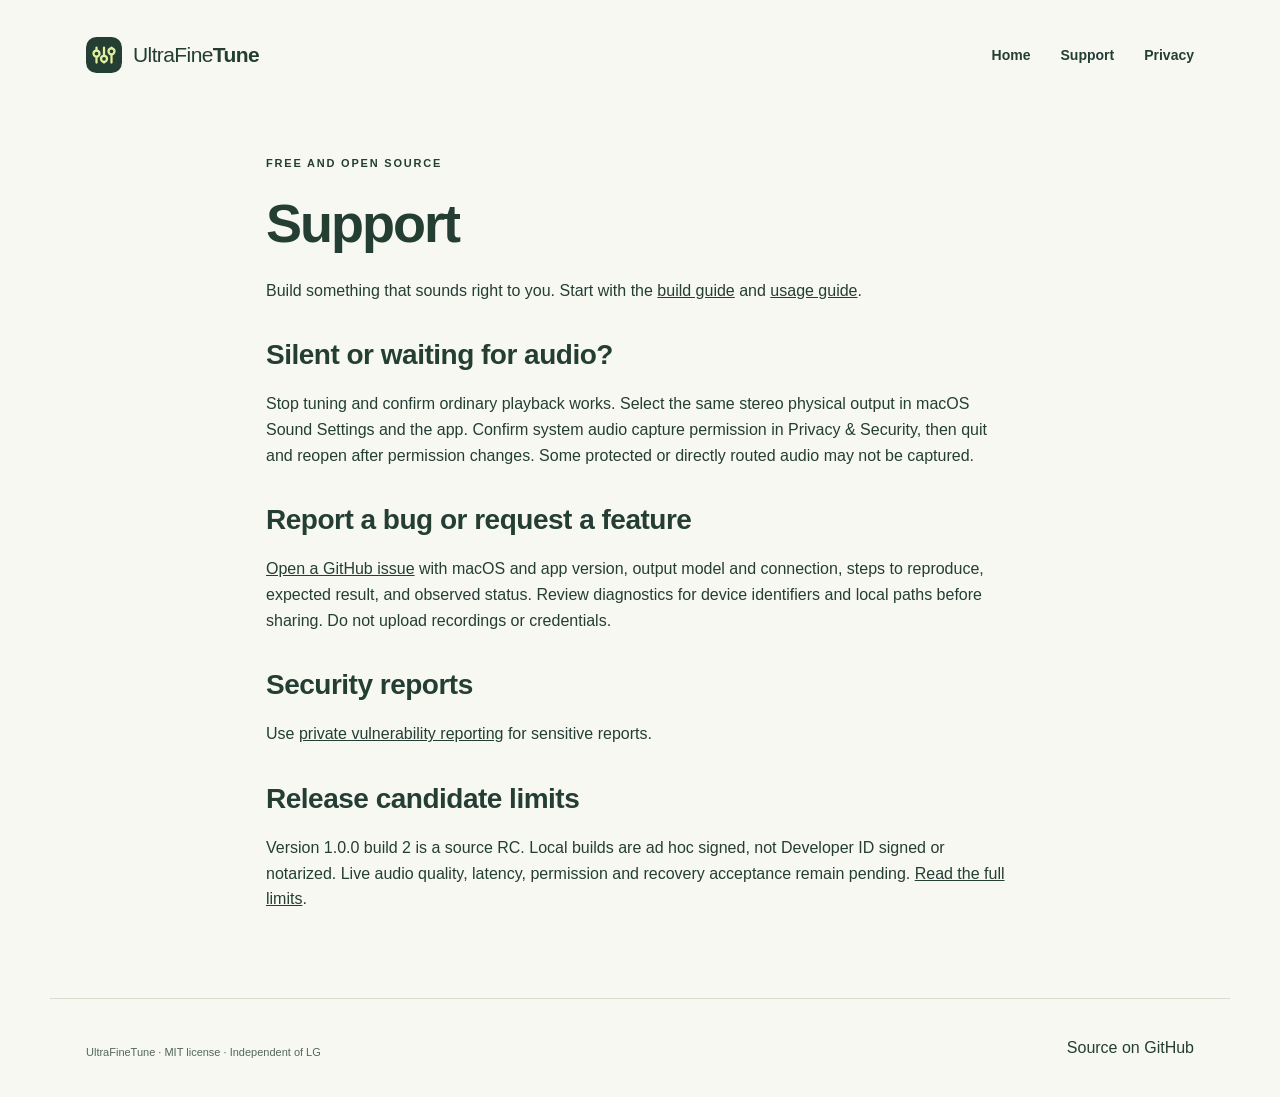
==== docs/support.html @ 28b04cf7 "Publish UltraFineTune branding, MIT source and support website" ====
<!doctype html><html lang="en"><head><meta charset="utf-8"><meta name="viewport" content="width=device-width,initial-scale=1"><title>Support · UltraFineTune</title><link rel="icon" href="assets/mark.svg"><link rel="stylesheet" href="assets/site.css"></head><body><a class="skip" href="#main">Skip to content</a><header class="header wrap"><a class="brand" href="index.html"><img src="assets/mark.svg" width="36" height="36" alt=""><span>UltraFine<b>Tune</b></span></a><nav aria-label="Main navigation"><a href="index.html">Home</a><a href="support.html">Support</a><a href="privacy.html">Privacy</a></nav></header><main id="main" class="wrap page-copy"><p class="eyebrow">FREE AND OPEN SOURCE</p><h1>Support</h1><p>Build something that sounds right to you. Start with the <a href="https://github.com/fcw1987/UltraFineTune/blob/main/docs/BUILD.md">build guide</a> and <a href="https://github.com/fcw1987/UltraFineTune/blob/main/docs/USAGE.md">usage guide</a>.</p><h2>Silent or waiting for audio?</h2><p>Stop tuning and confirm ordinary playback works. Select the same stereo physical output in macOS Sound Settings and the app. Confirm system audio capture permission in Privacy &amp; Security, then quit and reopen after permission changes. Some protected or directly routed audio may not be captured.</p><h2>Report a bug or request a feature</h2><p><a href="https://github.com/fcw1987/UltraFineTune/issues">Open a GitHub issue</a> with macOS and app version, output model and connection, steps to reproduce, expected result, and observed status. Review diagnostics for device identifiers and local paths before sharing. Do not upload recordings or credentials.</p><h2>Security reports</h2><p>Use <a href="https://github.com/fcw1987/UltraFineTune/security/advisories/new">private vulnerability reporting</a> for sensitive reports.</p><h2>Release candidate limits</h2><p>Version 1.0.0 build 2 is a source RC. Local builds are ad hoc signed, not Developer ID signed or notarized. Live audio quality, latency, permission and recovery acceptance remain pending. <a href="https://github.com/fcw1987/UltraFineTune/blob/main/docs/KNOWN_LIMITS.md">Read the full limits</a>.</p></main><footer class="footer wrap"><p>UltraFineTune · MIT license · Independent of LG</p><a href="https://github.com/fcw1987/UltraFineTune">Source on GitHub</a></footer></body></html>
---- docs/assets/site.css ----
:root{--paper:#f7f8f2;--ink:#243e34;--muted:#52675c;--line:#d4dccb;--lime:#e1f09e;--soft:#edf0e5;--white:#fff;--radius:22px}*{box-sizing:border-box}html{scroll-behavior:smooth;scroll-padding-top:28px}body{margin:0;background:var(--paper);color:var(--ink);font-family:-apple-system,BlinkMacSystemFont,"Segoe UI",sans-serif;font-size:16px;line-height:1.6}a{color:inherit;text-decoration:none}a:hover{text-decoration:underline;text-underline-offset:5px}a:focus-visible,summary:focus-visible{outline:3px solid #687f27;outline-offset:6px;border-radius:3px}img{display:block}p,h1,h2,h3{margin-top:0}.wrap{max-width:1180px;margin:0 auto;padding:0 36px}.header{min-height:110px;display:flex;align-items:center;justify-content:space-between;gap:24px}.brand{display:inline-flex;gap:11px;align-items:center;font-size:21px;font-weight:450;letter-spacing:-.6px}.brand b{font-weight:750}.header nav{display:flex;gap:30px;font-size:14px;font-weight:650}.hero{display:grid;grid-template-columns:1.05fr 1fr;gap:55px;padding-top:65px;padding-bottom:76px;align-items:center}.eyebrow{font-size:11px;font-weight:750;letter-spacing:1.8px;margin-bottom:23px}.dot{display:inline-block;width:7px;height:7px;background:#6f8841;border-radius:50%;margin-right:9px}h1{font-size:clamp(64px,6.7vw,88px);line-height:1.02;font-weight:600;letter-spacing:-5.5px;margin-bottom:27px}h1 em{font-family:Georgia,"Times New Roman",serif;font-weight:400}h2{font-size:clamp(32px,3.4vw,45px);line-height:1.15;font-weight:600;letter-spacing:-1.8px;margin-bottom:20px}h3{font-size:22px;line-height:1.25;letter-spacing:-.5px;margin-bottom:14px}.lede{font-size:18px;color:var(--muted);max-width:460px;line-height:1.65}.actions{display:flex;gap:23px;align-items:center;margin-top:32px;flex-wrap:wrap}.button{display:inline-flex;align-items:center;gap:21px;background:var(--ink);color:var(--paper);padding:15px 21px;border-radius:9px;font-size:14px;font-weight:650}.text-link{display:inline-block;font-size:14px;font-weight:650;line-height:1.5}.text-link span{margin-left:8px}.micro{font-size:12px;color:var(--muted);margin-top:22px;line-height:1.65}.tone-art{border:1px solid #c6d0b9;border-radius:var(--radius);background:linear-gradient(135deg,#e6edda,#eff2e7);box-shadow:0 18px 45px #243e3409;position:relative;overflow:hidden}.art-top{display:flex;align-items:center;gap:6px;font-size:8px;letter-spacing:.9px;font-weight:700;padding:25px 25px 0}.art-top>span:last-child{margin-left:auto;color:var(--muted)}.art-dot{width:6px;height:6px;background:#708448;border-radius:50%}.wave{height:208px;display:flex;gap:6px;align-items:center;justify-content:center;padding:30px 35px}.wave i{width:6px;min-width:3px;border-radius:10px;background:var(--ink);height:var(--height,35px);opacity:.88}.wave i:nth-child(3n){height:80px}.wave i:nth-child(4n){height:125px}.wave i:nth-child(5n){height:160px}.wave i:nth-child(6n){height:55px}.wave i:nth-child(7n){height:110px}.wave i:first-child,.wave i:last-child{height:15px;opacity:.35}.art-bands{display:grid;grid-template-columns:repeat(3,1fr);border-top:1px solid #c8d4b9;border-bottom:1px solid #c8d4b9;margin:0 25px;padding:21px 0}.art-bands>div+div{border-left:1px solid #c8d4b9;padding-left:20px}.art-bands span{font-size:9px;color:var(--muted);display:block;margin-bottom:11px}.art-bands strong{font-size:24px;font-weight:550;letter-spacing:-1px;display:block}.art-bands small{font-size:10px;color:var(--muted)}.art-bottom{padding:19px 25px;display:flex;justify-content:space-between;font-size:10px;font-weight:600}.art-caption{margin:0;padding:0 25px 18px;font-size:9px;color:var(--muted)}.release{display:flex;gap:22px;align-items:center;border-top:1px solid var(--line);border-bottom:1px solid var(--line);padding-top:24px;padding-bottom:24px}.status-tag{background:var(--lime);border:1px solid #c4d78b;border-radius:5px;padding:5px 9px;white-space:nowrap;font-size:9px;letter-spacing:1px;font-weight:800}.release p{margin:0;font-size:12px;color:var(--muted);flex:1;max-width:770px}.release strong{color:var(--ink)}.release>a{font-size:12px;white-space:nowrap;font-weight:650}.section{padding-top:85px;padding-bottom:80px}.section-head{max-width:630px;margin-bottom:34px}.section-head .eyebrow{margin-bottom:16px}.section-head>p:last-child{color:var(--muted)}.cards{display:grid;grid-template-columns:repeat(3,1fr);gap:18px}.card{background:#fffefa;border:1px solid var(--line);padding:29px 25px 24px;border-radius:15px}.number{font-size:10px;letter-spacing:1.2px;font-weight:650;color:var(--muted)}.card h3{font-size:30px;margin-top:27px;margin-bottom:14px}.card p{font-size:14px;color:var(--muted);min-height:67px;max-width:270px}.range{display:flex;justify-content:space-between;gap:12px;border-top:1px solid var(--line);padding-top:17px;font-size:10px;color:var(--muted)}.range b{color:var(--ink);font-size:11px}.control-notes{display:grid;grid-template-columns:1fr 1fr;gap:60px;margin-top:27px}.control-notes p{font-size:13px;color:var(--muted);margin:0}.control-notes strong{color:var(--ink)}.start-section{background:var(--ink);color:var(--paper);padding:72px 0}.start-grid{display:grid;grid-template-columns:1fr 1fr;gap:110px}.start-grid>div>p:not(.eyebrow){font-size:14px;color:#d2dccd}.start-grid h2{font-size:45px}.code{border:1px solid #6a7d68;background:#304b40;border-radius:10px;padding:17px 20px;margin-top:26px}.code span{display:block;letter-spacing:1px;font-size:9px;color:#c4d6b4;margin-bottom:10px}.code code{font:16px ui-monospace,SFMono-Regular,Consolas,monospace;color:var(--lime)}.start-grid .text-link{color:var(--lime)}.steps{list-style:none;padding:0;margin:0}.steps li{display:flex;gap:23px;padding:9px 0 26px}.steps li+li{padding-top:25px;border-top:1px solid #53685a}.steps li>span{flex:0 0 31px;height:31px;border:1px solid #889a76;border-radius:50%;display:grid;place-items:center;font-size:12px;color:var(--lime)}.steps h3{font-size:21px;margin-bottom:9px}.steps p{font-size:14px;color:#d2dccd;margin:0}.details-grid{display:grid;grid-template-columns:1fr 1fr;gap:90px}.details-grid p{font-size:15px;color:var(--muted)}.details-grid article{border-top:1px solid var(--line);padding-top:27px}.limits{background:var(--soft);border:1px solid var(--line);border-radius:var(--radius);padding:43px;display:grid;grid-template-columns:1fr 1fr;gap:65px;width:calc(100% - 72px);max-width:1108px}.limits p,.limits li{color:var(--muted);font-size:14px}.limits h2{font-size:34px}.limits .eyebrow{font-size:9px;margin-bottom:18px}.limits ul{padding-left:19px;margin:0 0 22px}.limits li{margin-bottom:12px}.faq{padding-bottom:85px}details{border-top:1px solid var(--line);padding:20px 0}details:last-child{border-bottom:1px solid var(--line)}summary{font-size:16px;font-weight:600;cursor:pointer;list-style-position:outside;margin-left:20px;padding-left:6px}details p{color:var(--muted);font-size:14px;max-width:820px;margin:16px 0 0 26px}.footer{display:flex;flex-wrap:wrap;align-items:center;gap:25px;justify-content:space-between;border-top:1px solid var(--line);padding-top:35px;padding-bottom:35px}.footer .brand{font-size:18px}.footer p{font-size:11px;color:var(--muted);margin:10px 0 0}.footer-links{display:flex;gap:22px;font-size:12px;font-weight:650}.footer .legal{flex-basis:100%;font-size:10px;margin-top:5px}.skip{position:fixed;top:12px;left:12px;z-index:10;background:var(--ink);color:white;padding:10px 15px;border-radius:5px;transform:translateY(-150%)}.skip:focus{transform:none}@media(max-width:900px){.hero{gap:28px;grid-template-columns:1fr 1fr}.hero .actions{gap:17px}h1{font-size:64px;letter-spacing:-4px}.lede{font-size:16px}.art-top{font-size:7px;padding:21px 18px 0}.art-top>span:last-child{display:none}.art-bands{margin:0 18px}.art-bands>div+div{padding-left:12px}.art-bands strong{font-size:22px}.art-bands small{font-size:8px}.wave{gap:5px;padding:25px 22px}.start-grid{gap:50px}.details-grid{gap:45px}.limits{gap:35px}.release{gap:15px}.control-notes{gap:35px}}@media(max-width:680px){.wrap{padding-left:22px;padding-right:22px}.header{min-height:88px;gap:16px;flex-wrap:wrap;padding-top:19px;padding-bottom:15px}.brand{font-size:19px}.header nav{gap:19px;font-size:12px}.hero{grid-template-columns:1fr;padding-top:36px;padding-bottom:38px;gap:31px}h1{font-size:69px;letter-spacing:-4.5px}.hero-copy{max-width:500px}.lede{font-size:17px}.actions{margin-top:26px}.tone-art{max-width:490px;width:100%}.wave{height:190px;gap:7px}.art-top{font-size:8px}.art-top>span:last-child{display:block}.art-bands strong{font-size:26px}.art-bands small{font-size:10px}.release{flex-wrap:wrap;padding-top:20px;padding-bottom:20px}.release p{flex-basis:calc(100% - 95px)}.release>a{margin-left:88px}.section{padding-top:53px;padding-bottom:48px}.cards{grid-template-columns:1fr;gap:13px}.card{padding:24px}.card h3{margin-top:17px}.card p{min-height:0;max-width:100%}.control-notes,.start-grid,.details-grid,.limits{grid-template-columns:1fr;gap:27px}.control-notes{gap:17px}.start-section{padding:48px 0}.start-grid h2{font-size:40px}.steps{margin-top:12px}.details-grid{gap:30px}.limits{width:calc(100% - 44px);padding:27px;gap:17px}.limits h2{font-size:32px}.limits p{margin-bottom:0}.faq{padding-bottom:50px}.footer{padding-top:27px;padding-bottom:27px;gap:23px}.footer-links{gap:23px;flex-wrap:wrap}.footer .legal{margin:0}.header nav a{padding:4px 0}summary{font-size:15px}}@media(prefers-reduced-motion:reduce){html{scroll-behavior:auto}}@media print{body{background:white;color:black}.header nav,.actions,.skip,.tone-art{display:none}.hero,.start-grid,.details-grid,.limits{display:block}.hero,.section{padding-top:25px;padding-bottom:25px}.start-section{background:white;color:black}.start-grid>div>p:not(.eyebrow),.steps p{color:#333}.wrap{max-width:none;padding-left:0;padding-right:0}.limits{width:100%;border:0;padding:0}.cards{gap:10px}.card{break-inside:avoid}.code{background:#eee}.code code{color:black}.code span{color:#333}details p{display:block}a{text-decoration:underline}}

.app-demo{text-align:center}.app-demo img{max-width:100%;height:auto;margin:24px auto;border-radius:12px;box-shadow:0 20px 60px #243e3422}.page-copy{max-width:820px;padding-top:45px;padding-bottom:70px}.page-copy h1{font-size:54px;letter-spacing:-2px}.page-copy h2{font-size:28px;letter-spacing:-.5px;margin-top:36px}.page-copy a{text-decoration:underline}.page-copy code{overflow-wrap:anywhere}
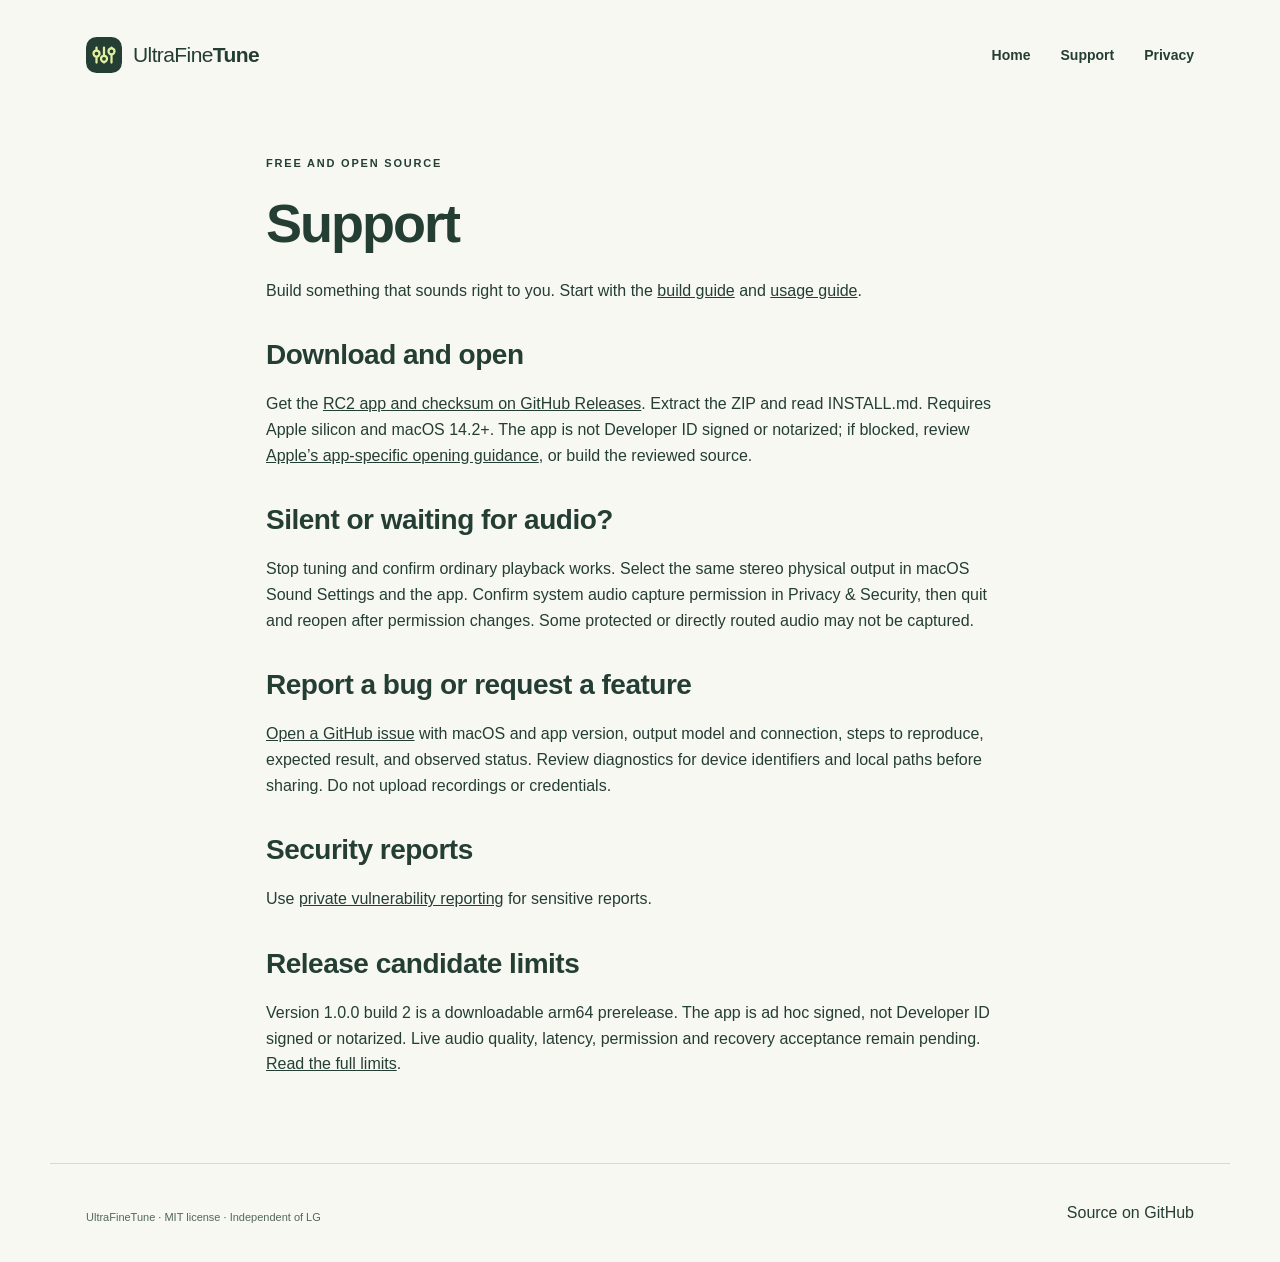
==== commit ae53fa91: "Link verified RC2 download and preserve branch-based Pages setting" ====
--- a/docs/support.html
+++ b/docs/support.html
@@ -1 +1 @@
-<!doctype html><html lang="en"><head><meta charset="utf-8"><meta name="viewport" content="width=device-width,initial-scale=1"><title>Support · UltraFineTune</title><link rel="icon" href="assets/mark.svg"><link rel="stylesheet" href="assets/site.css"></head><body><a class="skip" href="#main">Skip to content</a><header class="header wrap"><a class="brand" href="index.html"><img src="assets/mark.svg" width="36" height="36" alt=""><span>UltraFine<b>Tune</b></span></a><nav aria-label="Main navigation"><a href="index.html">Home</a><a href="support.html">Support</a><a href="privacy.html">Privacy</a></nav></header><main id="main" class="wrap page-copy"><p class="eyebrow">FREE AND OPEN SOURCE</p><h1>Support</h1><p>Build something that sounds right to you. Start with the <a href="https://github.com/fcw1987/UltraFineTune/blob/main/docs/BUILD.md">build guide</a> and <a href="https://github.com/fcw1987/UltraFineTune/blob/main/docs/USAGE.md">usage guide</a>.</p><h2>Silent or waiting for audio?</h2><p>Stop tuning and confirm ordinary playback works. Select the same stereo physical output in macOS Sound Settings and the app. Confirm system audio capture permission in Privacy &amp; Security, then quit and reopen after permission changes. Some protected or directly routed audio may not be captured.</p><h2>Report a bug or request a feature</h2><p><a href="https://github.com/fcw1987/UltraFineTune/issues">Open a GitHub issue</a> with macOS and app version, output model and connection, steps to reproduce, expected result, and observed status. Review diagnostics for device identifiers and local paths before sharing. Do not upload recordings or credentials.</p><h2>Security reports</h2><p>Use <a href="https://github.com/fcw1987/UltraFineTune/security/advisories/new">private vulnerability reporting</a> for sensitive reports.</p><h2>Release candidate limits</h2><p>Version 1.0.0 build 2 is a source RC. Local builds are ad hoc signed, not Developer ID signed or notarized. Live audio quality, latency, permission and recovery acceptance remain pending. <a href="https://github.com/fcw1987/UltraFineTune/blob/main/docs/KNOWN_LIMITS.md">Read the full limits</a>.</p></main><footer class="footer wrap"><p>UltraFineTune · MIT license · Independent of LG</p><a href="https://github.com/fcw1987/UltraFineTune">Source on GitHub</a></footer></body></html>+<!doctype html><html lang="en"><head><meta charset="utf-8"><meta name="viewport" content="width=device-width,initial-scale=1"><title>Support · UltraFineTune</title><link rel="icon" href="assets/mark.svg"><link rel="stylesheet" href="assets/site.css"></head><body><a class="skip" href="#main">Skip to content</a><header class="header wrap"><a class="brand" href="index.html"><img src="assets/mark.svg" width="36" height="36" alt=""><span>UltraFine<b>Tune</b></span></a><nav aria-label="Main navigation"><a href="index.html">Home</a><a href="support.html">Support</a><a href="privacy.html">Privacy</a></nav></header><main id="main" class="wrap page-copy"><p class="eyebrow">FREE AND OPEN SOURCE</p><h1>Support</h1><p>Build something that sounds right to you. Start with the <a href="https://github.com/fcw1987/UltraFineTune/blob/main/docs/BUILD.md">build guide</a> and <a href="https://github.com/fcw1987/UltraFineTune/blob/main/docs/USAGE.md">usage guide</a>.</p><h2>Download and open</h2><p>Get the <a href="https://github.com/fcw1987/UltraFineTune/releases/tag/v1.0.0-rc2">RC2 app and checksum on GitHub Releases</a>. Extract the ZIP and read INSTALL.md. Requires Apple silicon and macOS 14.2+. The app is not Developer ID signed or notarized; if blocked, review <a href="https://support.apple.com/en-us/102445">Apple’s app-specific opening guidance</a>, or build the reviewed source.</p><h2>Silent or waiting for audio?</h2><p>Stop tuning and confirm ordinary playback works. Select the same stereo physical output in macOS Sound Settings and the app. Confirm system audio capture permission in Privacy &amp; Security, then quit and reopen after permission changes. Some protected or directly routed audio may not be captured.</p><h2>Report a bug or request a feature</h2><p><a href="https://github.com/fcw1987/UltraFineTune/issues">Open a GitHub issue</a> with macOS and app version, output model and connection, steps to reproduce, expected result, and observed status. Review diagnostics for device identifiers and local paths before sharing. Do not upload recordings or credentials.</p><h2>Security reports</h2><p>Use <a href="https://github.com/fcw1987/UltraFineTune/security/advisories/new">private vulnerability reporting</a> for sensitive reports.</p><h2>Release candidate limits</h2><p>Version 1.0.0 build 2 is a downloadable arm64 prerelease. The app is ad hoc signed, not Developer ID signed or notarized. Live audio quality, latency, permission and recovery acceptance remain pending. <a href="https://github.com/fcw1987/UltraFineTune/blob/main/docs/KNOWN_LIMITS.md">Read the full limits</a>.</p></main><footer class="footer wrap"><p>UltraFineTune · MIT license · Independent of LG</p><a href="https://github.com/fcw1987/UltraFineTune">Source on GitHub</a></footer></body></html>
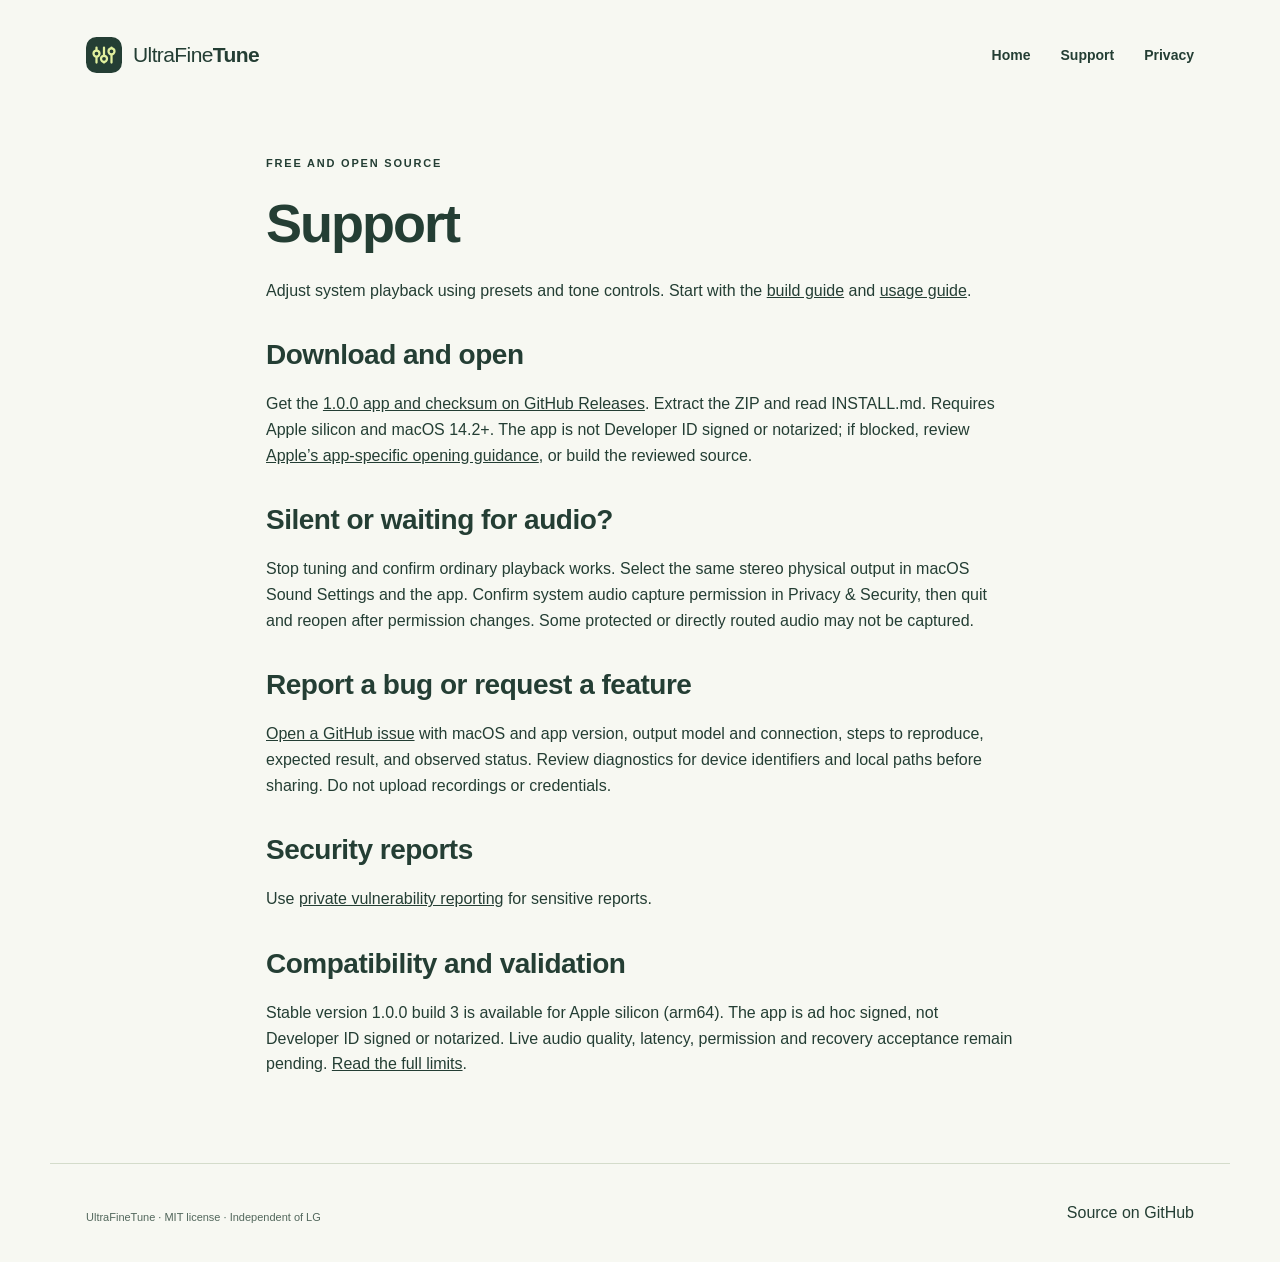
==== commit e351b8eb: "Release stable 1.0.0 build 3 with clear product and distribution copy" ====
--- a/docs/support.html
+++ b/docs/support.html
@@ -1 +1 @@
-<!doctype html><html lang="en"><head><meta charset="utf-8"><meta name="viewport" content="width=device-width,initial-scale=1"><title>Support · UltraFineTune</title><link rel="icon" href="assets/mark.svg"><link rel="stylesheet" href="assets/site.css"></head><body><a class="skip" href="#main">Skip to content</a><header class="header wrap"><a class="brand" href="index.html"><img src="assets/mark.svg" width="36" height="36" alt=""><span>UltraFine<b>Tune</b></span></a><nav aria-label="Main navigation"><a href="index.html">Home</a><a href="support.html">Support</a><a href="privacy.html">Privacy</a></nav></header><main id="main" class="wrap page-copy"><p class="eyebrow">FREE AND OPEN SOURCE</p><h1>Support</h1><p>Build something that sounds right to you. Start with the <a href="https://github.com/fcw1987/UltraFineTune/blob/main/docs/BUILD.md">build guide</a> and <a href="https://github.com/fcw1987/UltraFineTune/blob/main/docs/USAGE.md">usage guide</a>.</p><h2>Download and open</h2><p>Get the <a href="https://github.com/fcw1987/UltraFineTune/releases/tag/v1.0.0-rc2">RC2 app and checksum on GitHub Releases</a>. Extract the ZIP and read INSTALL.md. Requires Apple silicon and macOS 14.2+. The app is not Developer ID signed or notarized; if blocked, review <a href="https://support.apple.com/en-us/102445">Apple’s app-specific opening guidance</a>, or build the reviewed source.</p><h2>Silent or waiting for audio?</h2><p>Stop tuning and confirm ordinary playback works. Select the same stereo physical output in macOS Sound Settings and the app. Confirm system audio capture permission in Privacy &amp; Security, then quit and reopen after permission changes. Some protected or directly routed audio may not be captured.</p><h2>Report a bug or request a feature</h2><p><a href="https://github.com/fcw1987/UltraFineTune/issues">Open a GitHub issue</a> with macOS and app version, output model and connection, steps to reproduce, expected result, and observed status. Review diagnostics for device identifiers and local paths before sharing. Do not upload recordings or credentials.</p><h2>Security reports</h2><p>Use <a href="https://github.com/fcw1987/UltraFineTune/security/advisories/new">private vulnerability reporting</a> for sensitive reports.</p><h2>Release candidate limits</h2><p>Version 1.0.0 build 2 is a downloadable arm64 prerelease. The app is ad hoc signed, not Developer ID signed or notarized. Live audio quality, latency, permission and recovery acceptance remain pending. <a href="https://github.com/fcw1987/UltraFineTune/blob/main/docs/KNOWN_LIMITS.md">Read the full limits</a>.</p></main><footer class="footer wrap"><p>UltraFineTune · MIT license · Independent of LG</p><a href="https://github.com/fcw1987/UltraFineTune">Source on GitHub</a></footer></body></html>+<!doctype html><html lang="en"><head><meta charset="utf-8"><meta name="viewport" content="width=device-width,initial-scale=1"><title>Support · UltraFineTune</title><link rel="icon" href="assets/mark.svg"><link rel="stylesheet" href="assets/site.css"></head><body><a class="skip" href="#main">Skip to content</a><header class="header wrap"><a class="brand" href="index.html"><img src="assets/mark.svg" width="36" height="36" alt=""><span>UltraFine<b>Tune</b></span></a><nav aria-label="Main navigation"><a href="index.html">Home</a><a href="support.html">Support</a><a href="privacy.html">Privacy</a></nav></header><main id="main" class="wrap page-copy"><p class="eyebrow">FREE AND OPEN SOURCE</p><h1>Support</h1><p>Adjust system playback using presets and tone controls. Start with the <a href="https://github.com/fcw1987/UltraFineTune/blob/main/docs/BUILD.md">build guide</a> and <a href="https://github.com/fcw1987/UltraFineTune/blob/main/docs/USAGE.md">usage guide</a>.</p><h2>Download and open</h2><p>Get the <a href="https://github.com/fcw1987/UltraFineTune/releases/tag/v1.0.0">1.0.0 app and checksum on GitHub Releases</a>. Extract the ZIP and read INSTALL.md. Requires Apple silicon and macOS 14.2+. The app is not Developer ID signed or notarized; if blocked, review <a href="https://support.apple.com/en-us/102445">Apple’s app-specific opening guidance</a>, or build the reviewed source.</p><h2>Silent or waiting for audio?</h2><p>Stop tuning and confirm ordinary playback works. Select the same stereo physical output in macOS Sound Settings and the app. Confirm system audio capture permission in Privacy &amp; Security, then quit and reopen after permission changes. Some protected or directly routed audio may not be captured.</p><h2>Report a bug or request a feature</h2><p><a href="https://github.com/fcw1987/UltraFineTune/issues">Open a GitHub issue</a> with macOS and app version, output model and connection, steps to reproduce, expected result, and observed status. Review diagnostics for device identifiers and local paths before sharing. Do not upload recordings or credentials.</p><h2>Security reports</h2><p>Use <a href="https://github.com/fcw1987/UltraFineTune/security/advisories/new">private vulnerability reporting</a> for sensitive reports.</p><h2>Compatibility and validation</h2><p>Stable version 1.0.0 build 3 is available for Apple silicon (arm64). The app is ad hoc signed, not Developer ID signed or notarized. Live audio quality, latency, permission and recovery acceptance remain pending. <a href="https://github.com/fcw1987/UltraFineTune/blob/main/docs/KNOWN_LIMITS.md">Read the full limits</a>.</p></main><footer class="footer wrap"><p>UltraFineTune · MIT license · Independent of LG</p><a href="https://github.com/fcw1987/UltraFineTune">Source on GitHub</a></footer></body></html>
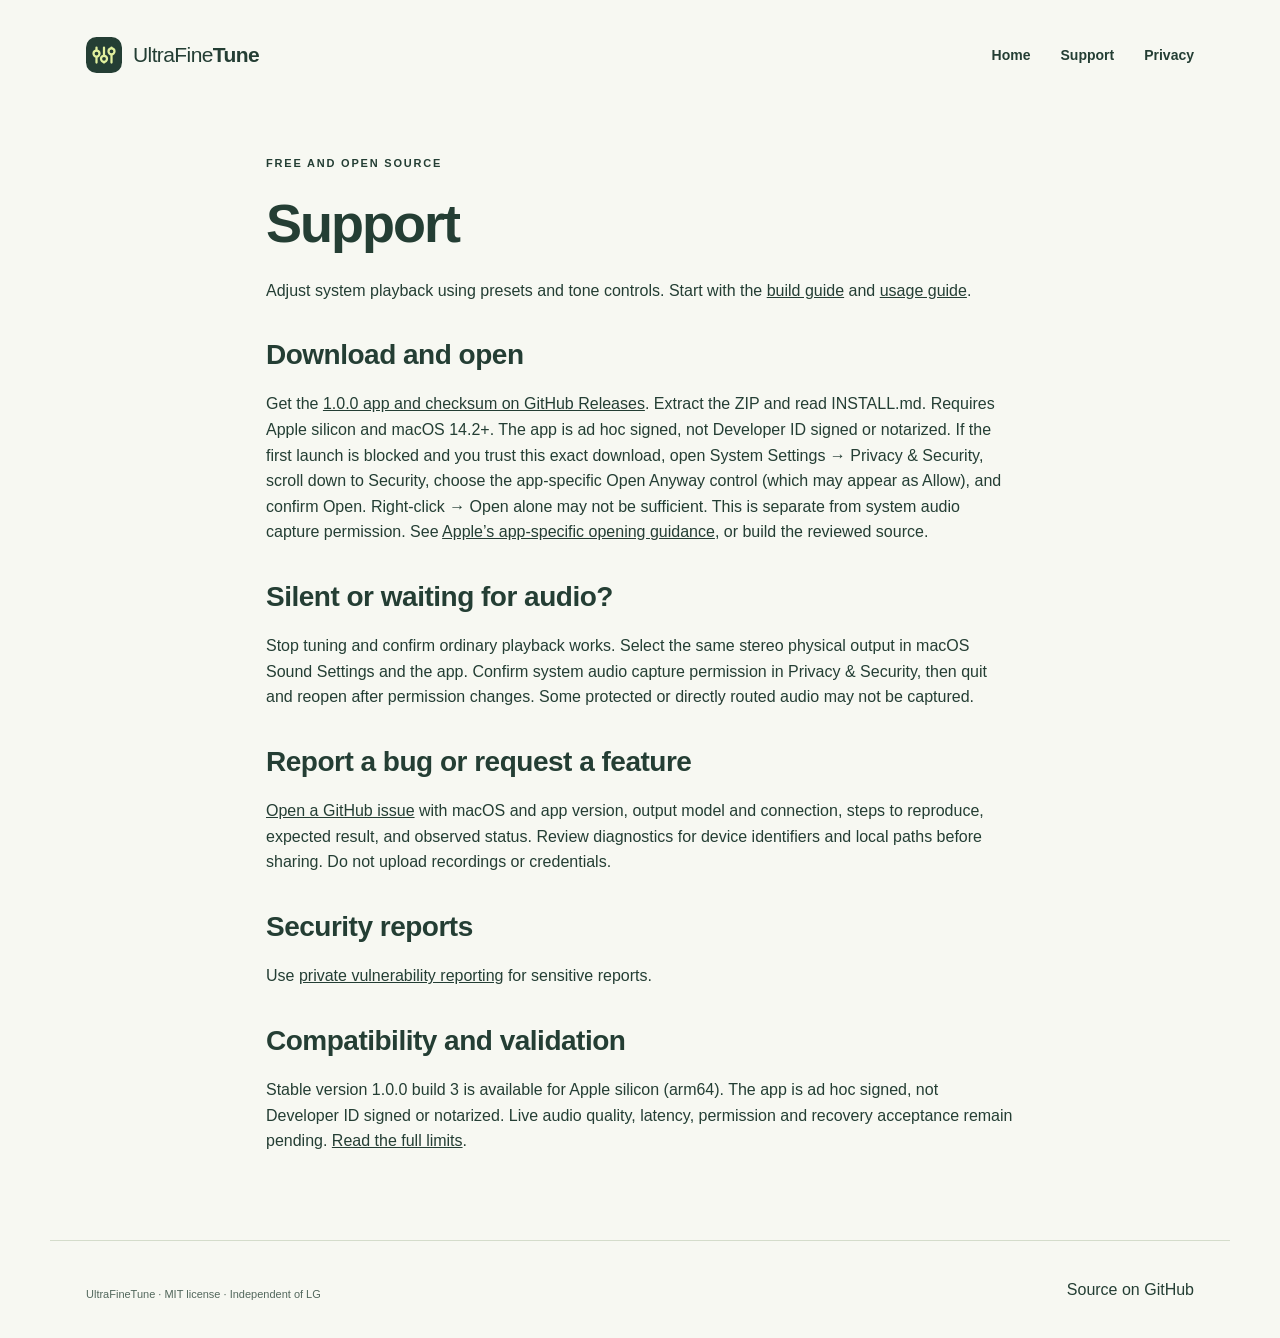
==== commit cfb0520f: "docs: clarify macOS first-open approval" ====
--- a/docs/support.html
+++ b/docs/support.html
@@ -1 +1 @@
-<!doctype html><html lang="en"><head><meta charset="utf-8"><meta name="viewport" content="width=device-width,initial-scale=1"><title>Support · UltraFineTune</title><link rel="icon" href="assets/mark.svg"><link rel="stylesheet" href="assets/site.css"></head><body><a class="skip" href="#main">Skip to content</a><header class="header wrap"><a class="brand" href="index.html"><img src="assets/mark.svg" width="36" height="36" alt=""><span>UltraFine<b>Tune</b></span></a><nav aria-label="Main navigation"><a href="index.html">Home</a><a href="support.html">Support</a><a href="privacy.html">Privacy</a></nav></header><main id="main" class="wrap page-copy"><p class="eyebrow">FREE AND OPEN SOURCE</p><h1>Support</h1><p>Adjust system playback using presets and tone controls. Start with the <a href="https://github.com/fcw1987/UltraFineTune/blob/main/docs/BUILD.md">build guide</a> and <a href="https://github.com/fcw1987/UltraFineTune/blob/main/docs/USAGE.md">usage guide</a>.</p><h2>Download and open</h2><p>Get the <a href="https://github.com/fcw1987/UltraFineTune/releases/tag/v1.0.0">1.0.0 app and checksum on GitHub Releases</a>. Extract the ZIP and read INSTALL.md. Requires Apple silicon and macOS 14.2+. The app is not Developer ID signed or notarized; if blocked, review <a href="https://support.apple.com/en-us/102445">Apple’s app-specific opening guidance</a>, or build the reviewed source.</p><h2>Silent or waiting for audio?</h2><p>Stop tuning and confirm ordinary playback works. Select the same stereo physical output in macOS Sound Settings and the app. Confirm system audio capture permission in Privacy &amp; Security, then quit and reopen after permission changes. Some protected or directly routed audio may not be captured.</p><h2>Report a bug or request a feature</h2><p><a href="https://github.com/fcw1987/UltraFineTune/issues">Open a GitHub issue</a> with macOS and app version, output model and connection, steps to reproduce, expected result, and observed status. Review diagnostics for device identifiers and local paths before sharing. Do not upload recordings or credentials.</p><h2>Security reports</h2><p>Use <a href="https://github.com/fcw1987/UltraFineTune/security/advisories/new">private vulnerability reporting</a> for sensitive reports.</p><h2>Compatibility and validation</h2><p>Stable version 1.0.0 build 3 is available for Apple silicon (arm64). The app is ad hoc signed, not Developer ID signed or notarized. Live audio quality, latency, permission and recovery acceptance remain pending. <a href="https://github.com/fcw1987/UltraFineTune/blob/main/docs/KNOWN_LIMITS.md">Read the full limits</a>.</p></main><footer class="footer wrap"><p>UltraFineTune · MIT license · Independent of LG</p><a href="https://github.com/fcw1987/UltraFineTune">Source on GitHub</a></footer></body></html>+<!doctype html><html lang="en"><head><meta charset="utf-8"><meta name="viewport" content="width=device-width,initial-scale=1"><title>Support · UltraFineTune</title><link rel="icon" href="assets/mark.svg"><link rel="stylesheet" href="assets/site.css"></head><body><a class="skip" href="#main">Skip to content</a><header class="header wrap"><a class="brand" href="index.html"><img src="assets/mark.svg" width="36" height="36" alt=""><span>UltraFine<b>Tune</b></span></a><nav aria-label="Main navigation"><a href="index.html">Home</a><a href="support.html">Support</a><a href="privacy.html">Privacy</a></nav></header><main id="main" class="wrap page-copy"><p class="eyebrow">FREE AND OPEN SOURCE</p><h1>Support</h1><p>Adjust system playback using presets and tone controls. Start with the <a href="https://github.com/fcw1987/UltraFineTune/blob/main/docs/BUILD.md">build guide</a> and <a href="https://github.com/fcw1987/UltraFineTune/blob/main/docs/USAGE.md">usage guide</a>.</p><h2>Download and open</h2><p>Get the <a href="https://github.com/fcw1987/UltraFineTune/releases/tag/v1.0.0">1.0.0 app and checksum on GitHub Releases</a>. Extract the ZIP and read INSTALL.md. Requires Apple silicon and macOS 14.2+. The app is ad hoc signed, not Developer ID signed or notarized. If the first launch is blocked and you trust this exact download, open System Settings → Privacy &amp; Security, scroll down to Security, choose the app-specific Open Anyway control (which may appear as Allow), and confirm Open. Right-click → Open alone may not be sufficient. This is separate from system audio capture permission. See <a href="https://support.apple.com/en-us/102445">Apple’s app-specific opening guidance</a>, or build the reviewed source.</p><h2>Silent or waiting for audio?</h2><p>Stop tuning and confirm ordinary playback works. Select the same stereo physical output in macOS Sound Settings and the app. Confirm system audio capture permission in Privacy &amp; Security, then quit and reopen after permission changes. Some protected or directly routed audio may not be captured.</p><h2>Report a bug or request a feature</h2><p><a href="https://github.com/fcw1987/UltraFineTune/issues">Open a GitHub issue</a> with macOS and app version, output model and connection, steps to reproduce, expected result, and observed status. Review diagnostics for device identifiers and local paths before sharing. Do not upload recordings or credentials.</p><h2>Security reports</h2><p>Use <a href="https://github.com/fcw1987/UltraFineTune/security/advisories/new">private vulnerability reporting</a> for sensitive reports.</p><h2>Compatibility and validation</h2><p>Stable version 1.0.0 build 3 is available for Apple silicon (arm64). The app is ad hoc signed, not Developer ID signed or notarized. Live audio quality, latency, permission and recovery acceptance remain pending. <a href="https://github.com/fcw1987/UltraFineTune/blob/main/docs/KNOWN_LIMITS.md">Read the full limits</a>.</p></main><footer class="footer wrap"><p>UltraFineTune · MIT license · Independent of LG</p><a href="https://github.com/fcw1987/UltraFineTune">Source on GitHub</a></footer></body></html>
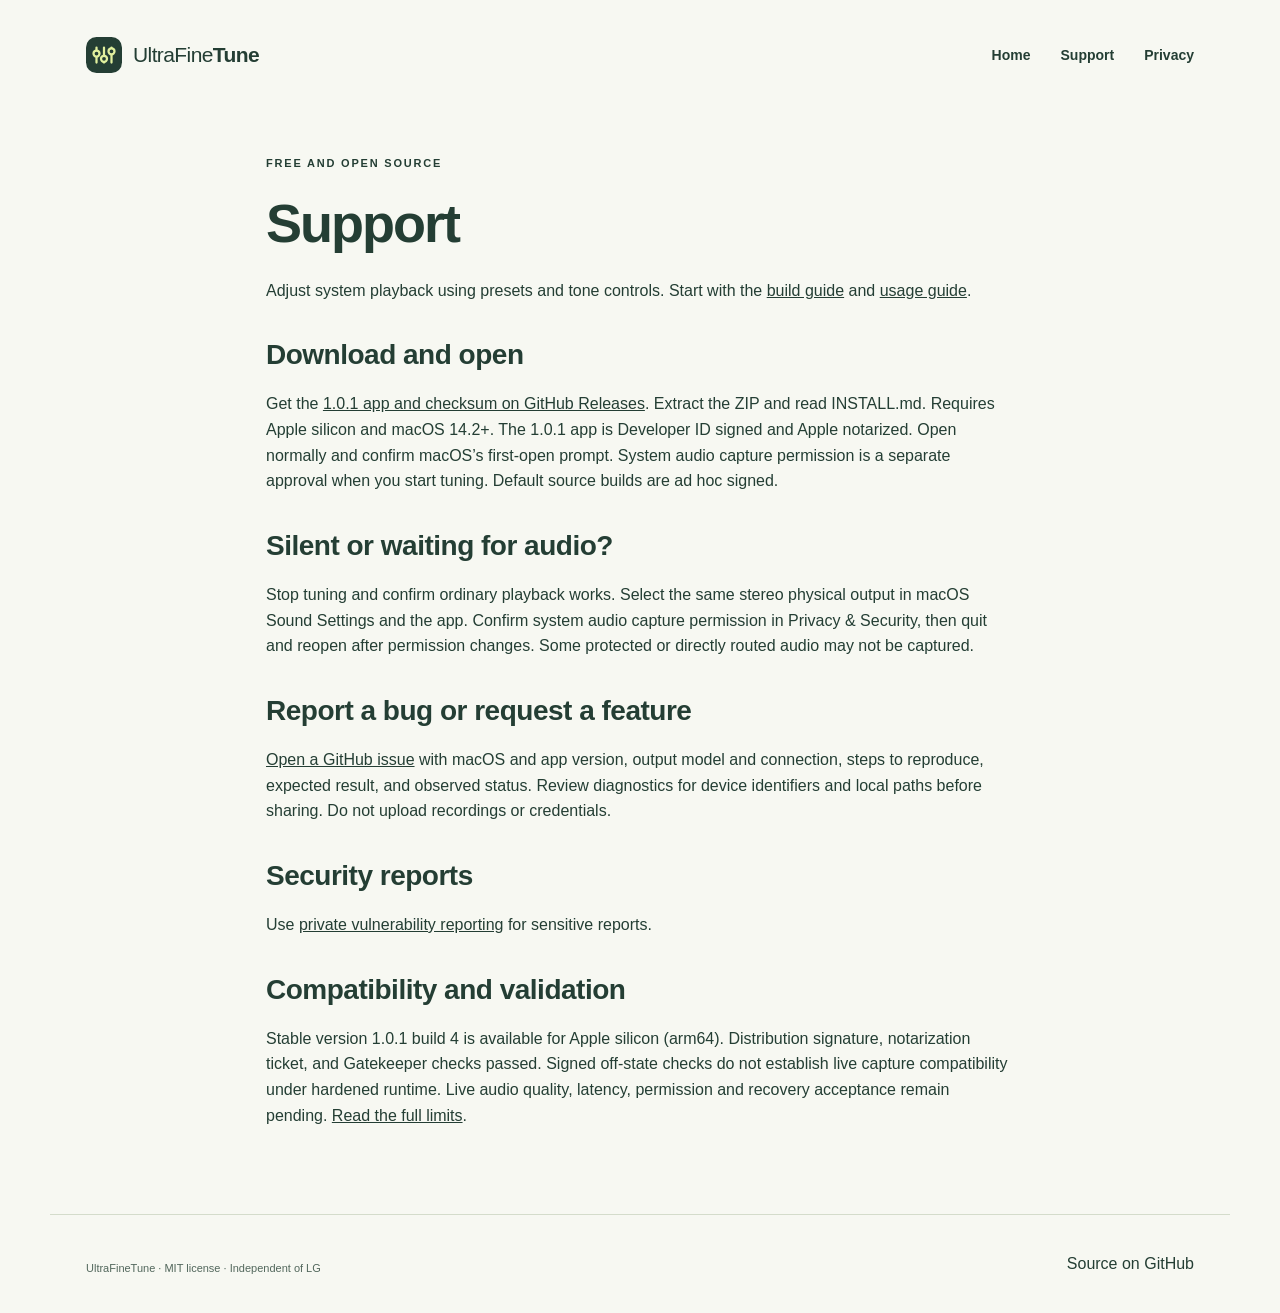
==== commit 6a21f003: "Publish verified Developer ID and notarized 1.0.1 distribution" ====
--- a/docs/support.html
+++ b/docs/support.html
@@ -1 +1 @@
-<!doctype html><html lang="en"><head><meta charset="utf-8"><meta name="viewport" content="width=device-width,initial-scale=1"><title>Support · UltraFineTune</title><link rel="icon" href="assets/mark.svg"><link rel="stylesheet" href="assets/site.css"></head><body><a class="skip" href="#main">Skip to content</a><header class="header wrap"><a class="brand" href="index.html"><img src="assets/mark.svg" width="36" height="36" alt=""><span>UltraFine<b>Tune</b></span></a><nav aria-label="Main navigation"><a href="index.html">Home</a><a href="support.html">Support</a><a href="privacy.html">Privacy</a></nav></header><main id="main" class="wrap page-copy"><p class="eyebrow">FREE AND OPEN SOURCE</p><h1>Support</h1><p>Adjust system playback using presets and tone controls. Start with the <a href="https://github.com/fcw1987/UltraFineTune/blob/main/docs/BUILD.md">build guide</a> and <a href="https://github.com/fcw1987/UltraFineTune/blob/main/docs/USAGE.md">usage guide</a>.</p><h2>Download and open</h2><p>Get the <a href="https://github.com/fcw1987/UltraFineTune/releases/tag/v1.0.0">1.0.0 app and checksum on GitHub Releases</a>. Extract the ZIP and read INSTALL.md. Requires Apple silicon and macOS 14.2+. The app is ad hoc signed, not Developer ID signed or notarized. If the first launch is blocked and you trust this exact download, open System Settings → Privacy &amp; Security, scroll down to Security, choose the app-specific Open Anyway control (which may appear as Allow), and confirm Open. Right-click → Open alone may not be sufficient. This is separate from system audio capture permission. See <a href="https://support.apple.com/en-us/102445">Apple’s app-specific opening guidance</a>, or build the reviewed source.</p><h2>Silent or waiting for audio?</h2><p>Stop tuning and confirm ordinary playback works. Select the same stereo physical output in macOS Sound Settings and the app. Confirm system audio capture permission in Privacy &amp; Security, then quit and reopen after permission changes. Some protected or directly routed audio may not be captured.</p><h2>Report a bug or request a feature</h2><p><a href="https://github.com/fcw1987/UltraFineTune/issues">Open a GitHub issue</a> with macOS and app version, output model and connection, steps to reproduce, expected result, and observed status. Review diagnostics for device identifiers and local paths before sharing. Do not upload recordings or credentials.</p><h2>Security reports</h2><p>Use <a href="https://github.com/fcw1987/UltraFineTune/security/advisories/new">private vulnerability reporting</a> for sensitive reports.</p><h2>Compatibility and validation</h2><p>Stable version 1.0.0 build 3 is available for Apple silicon (arm64). The app is ad hoc signed, not Developer ID signed or notarized. Live audio quality, latency, permission and recovery acceptance remain pending. <a href="https://github.com/fcw1987/UltraFineTune/blob/main/docs/KNOWN_LIMITS.md">Read the full limits</a>.</p></main><footer class="footer wrap"><p>UltraFineTune · MIT license · Independent of LG</p><a href="https://github.com/fcw1987/UltraFineTune">Source on GitHub</a></footer></body></html>+<!doctype html><html lang="en"><head><meta charset="utf-8"><meta name="viewport" content="width=device-width,initial-scale=1"><title>Support · UltraFineTune</title><link rel="icon" href="assets/mark.svg"><link rel="stylesheet" href="assets/site.css"></head><body><a class="skip" href="#main">Skip to content</a><header class="header wrap"><a class="brand" href="index.html"><img src="assets/mark.svg" width="36" height="36" alt=""><span>UltraFine<b>Tune</b></span></a><nav aria-label="Main navigation"><a href="index.html">Home</a><a href="support.html">Support</a><a href="privacy.html">Privacy</a></nav></header><main id="main" class="wrap page-copy"><p class="eyebrow">FREE AND OPEN SOURCE</p><h1>Support</h1><p>Adjust system playback using presets and tone controls. Start with the <a href="https://github.com/fcw1987/UltraFineTune/blob/main/docs/BUILD.md">build guide</a> and <a href="https://github.com/fcw1987/UltraFineTune/blob/main/docs/USAGE.md">usage guide</a>.</p><h2>Download and open</h2><p>Get the <a href="https://github.com/fcw1987/UltraFineTune/releases/tag/v1.0.1">1.0.1 app and checksum on GitHub Releases</a>. Extract the ZIP and read INSTALL.md. Requires Apple silicon and macOS 14.2+. The 1.0.1 app is Developer ID signed and Apple notarized. Open normally and confirm macOS’s first-open prompt. System audio capture permission is a separate approval when you start tuning. Default source builds are ad hoc signed.</p><h2>Silent or waiting for audio?</h2><p>Stop tuning and confirm ordinary playback works. Select the same stereo physical output in macOS Sound Settings and the app. Confirm system audio capture permission in Privacy &amp; Security, then quit and reopen after permission changes. Some protected or directly routed audio may not be captured.</p><h2>Report a bug or request a feature</h2><p><a href="https://github.com/fcw1987/UltraFineTune/issues">Open a GitHub issue</a> with macOS and app version, output model and connection, steps to reproduce, expected result, and observed status. Review diagnostics for device identifiers and local paths before sharing. Do not upload recordings or credentials.</p><h2>Security reports</h2><p>Use <a href="https://github.com/fcw1987/UltraFineTune/security/advisories/new">private vulnerability reporting</a> for sensitive reports.</p><h2>Compatibility and validation</h2><p>Stable version 1.0.1 build 4 is available for Apple silicon (arm64). Distribution signature, notarization ticket, and Gatekeeper checks passed. Signed off-state checks do not establish live capture compatibility under hardened runtime. Live audio quality, latency, permission and recovery acceptance remain pending. <a href="https://github.com/fcw1987/UltraFineTune/blob/main/docs/KNOWN_LIMITS.md">Read the full limits</a>.</p></main><footer class="footer wrap"><p>UltraFineTune · MIT license · Independent of LG</p><a href="https://github.com/fcw1987/UltraFineTune">Source on GitHub</a></footer></body></html>
